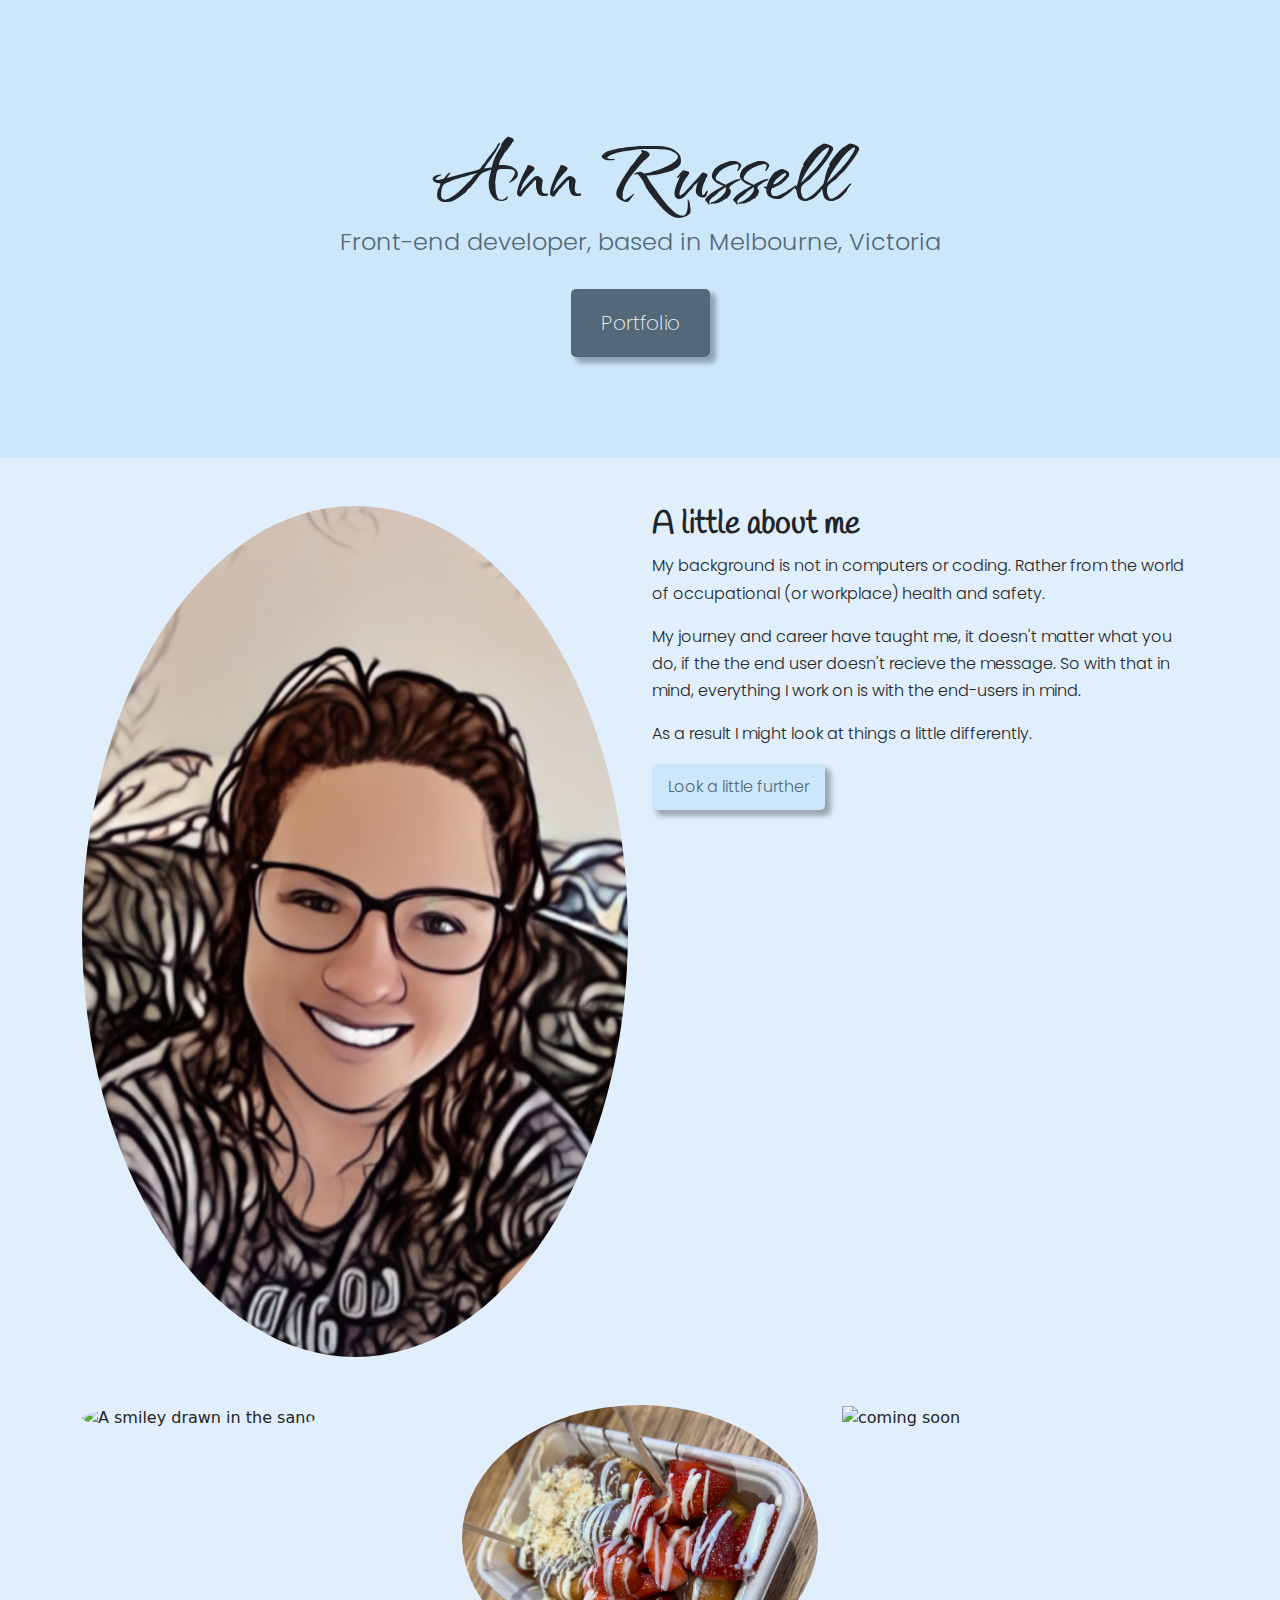
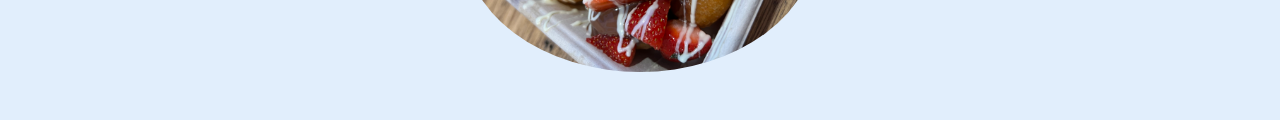
==== about.html @ f78fe4a0 "Added content to 'about' page including images." ====
<!DOCTYPE html>
<html lang="en">
  <head>
    <meta charset="UTF-8" />
    <meta name="viewport" content="width=device-width, initial-scale=1.0" />

    <link
      href="https://cdn.jsdelivr.net/npm/bootstrap@5.3.3/dist/css/bootstrap.min.css"
      rel="stylesheet"
      integrity="sha384-QWTKZyjpPEjISv5WaRU9OFeRpok6YctnYmDr5pNlyT2bRjXh0JMhjY6hW+ALEwIH"
      crossorigin="anonymous"
    />
    <script
      src="https://cdn.jsdelivr.net/npm/bootstrap@5.3.3/dist/js/bootstrap.bundle.min.js"
      integrity="sha384-YvpcrYf0tY3lHB60NNkmXc5s9fDVZLESaAA55NDzOxhy9GkcIdslK1eN7N6jIeHz"
      crossorigin="anonymous"
    ></script>
    <link rel="preconnect" href="https://fonts.googleapis.com" />
    <link rel="preconnect" href="https://fonts.gstatic.com" crossorigin />
    <link
      href="https://fonts.googleapis.com/css2?family=Noto+Emoji:wght@300..700&display=swap"
      rel="stylesheet"
    />
    <link rel="preconnect" href="https://fonts.googleapis.com" />
    <link rel="preconnect" href="https://fonts.gstatic.com" crossorigin />
    <link
      href="https://fonts.googleapis.com/css2?family=Qwitcher+Grypen:wght@400;700&display=swap"
      rel="stylesheet"
    />
    <link rel="preconnect" href="https://fonts.googleapis.com" />
    <link rel="preconnect" href="https://fonts.gstatic.com" crossorigin />
    <link
      href="https://fonts.googleapis.com/css2?family=Poppins:ital,wght@0,100;0,200;0,300;0,400;0,500;0,600;0,700;0,800;0,900;1,100;1,200;1,300;1,400;1,500;1,600;1,700;1,800;1,900&display=swap"
      rel="stylesheet"
    />
    <link rel="preconnect" href="https://fonts.googleapis.com" />
    <link rel="preconnect" href="https://fonts.gstatic.com" crossorigin />
    <link
      href="https://fonts.googleapis.com/css2?family=Handlee&display=swap"
      rel="stylesheet"
    />
    <script
      src="https://kit.fontawesome.com/2c4abda668.js"
      crossorigin="anonymous"
    ></script>
    <link rel="stylesheet" href="styles/style.css" />

    <title>About | Ann Russell</title>
  </head>
  <body>
    <div class="hero">
      <h1>Ann Russell</h1>
      <h2 class="mb-5">Front-end developer, based in Melbourne, Victoria</h2>
      <div><a class="btn-branding" href="#">Portfolio</a></div>
    </div>
    <div class="container">
      <div class="row mt-5">
        <div class="col-md-6">
          <img
            class="img-fluid rounded-circle"
            src="images/Me_avatar.JPG"
            alt="Ann Russell avatar"
            srcset=""
          />
        </div>
        <div class="col-6">
          <h2>A little about me</h2>
          <p>
            My background is not in computers or coding. Rather from the world
            of occupational (or workplace) health and safety.
          </p>
          <p>
            My journey and career have taught me, it doesn't matter what you do,
            if the the end user doesn't recieve the message. So with that in
            mind, everything I work on is with the end-users in mind.
          </p>
          <p>As a result I might look at things a little differently.</p>
          <a class="btn btn-launch mb-5" href="#">Look a little further</a>
        </div>
      </div>
      <div class="row mt-5 mb-5">
        <div class="col-md-4">
          <img
            class="img-fluid rounded-circle"
            src="images/Smiley.jpg"
            alt="A smiley drawn in the sand"
            srcset=""
          />
        </div>
        <div class="col-md-4">
          <img
            class="img-fluid rounded-circle"
            src="images/loukoumades.jpg"
            alt="Loukoumades, just so yummy I had to share"
            srcset=""
          />
        </div>
        <div class="col-md-4">
          <img class="img-fluid" src="#" alt="coming soon" srcset="" />
        </div>
      </div>
    </div>
  </body>
</html>
---- styles/style.css ----
:root {
  --branding-color: #cce7fa;
  --secondary-branding-color: #536878;
  --name-heading-font-family: "Qwitcher Grypen", cursive;
  --sub-headings-font-family: "Handlee", cursive;
  --primary-font-family: "Poppins", sans-serif;
  --btn-box-shadow: 5px 5px 5px 1px rgba(0, 0, 0, 0.3);
}

body {
  background-color: #e1eefc;
}

h1 {
  font-family: var(--name-heading-font-family);
  line-height: 0.8;
}

h2,
h3,
h4,
h5,
h5 {
  font-family: var(--sub-headings-font-family);
  font-weight: bold;
}

p {
  font-family: var(--primary-font-family);
  font-weight: 300;
  line-height: 1.7;
}

.hero {
  background-color: var(--branding-color);
  text-align: center;
  padding: 120px 20px;
}

.hero h1 {
  font-weight: 700;
  font-size: 120px;
  padding-top: 0px;
}

.hero h2 {
  font-family: var(--primary-font-family);
  font-weight: 300;
  font-size: 24px;
  color: var(--secondary-branding-color);
  line-height: 1.5;
}

.hero p {
  font-weight: 300;
  font-size: 32px;
  color: var(--secondary-branding-color);
  padding-top: 25px;
}

.featured-heading {
  font-family: var(--name-heading-font-family);
  color: var(--secondary-branding-color);
  font-size: 60px;
  text-align: center;
  margin: 25px 0px 50px 0px;
}

.btn-branding {
  background-color: var(--secondary-branding-color);
  color: whitesmoke;
  text-decoration: none;
  font-family: var(--primary-font-family);
  font-size: 20px;
  font-weight: 200;
  border-radius: 5px;
  padding: 20px 30px;
  box-shadow: var(--btn-box-shadow);
}

.btn-launch {
  background-color: var(--branding-color);
  color: var(--secondary-branding-color);
  text-decoration: none;
  font-family: var(--primary-font-family);
  font-size: 16px;
  font-weight: 300;
  border-radius: 5px;
  padding: 10px 15px;
  box-shadow: var(--btn-box-shadow);
}

.btn-launch:hover {
  text-decoration: underline;
  border: 1px solid var(--secondary-branding-color);
  color: whitesmoke;
  background-color: var(--secondary-branding-color);
}

.project-decsriptions {
  padding: 10px 60px;
}

@media (max-width: 768px) {
  .project-decsriptions {
    padding: 0;
    text-align: center;
  }
  .hero {
    background-color: var(--branding-color);
    text-align: center;
    padding: 60px 10px;
  }
  .hero h1 {
    font-size: 60px;
  }
  .hero h2 {
    font-size: 18px;
  }
  .hero p {
    font-size: 18px;
  }
  .featured-heading {
    font-size: 40px;
  }
  h2 {
    font-size: 20px;
  }
  p {
    font-size: 16px;
    line-height: 1.5;
  }
}
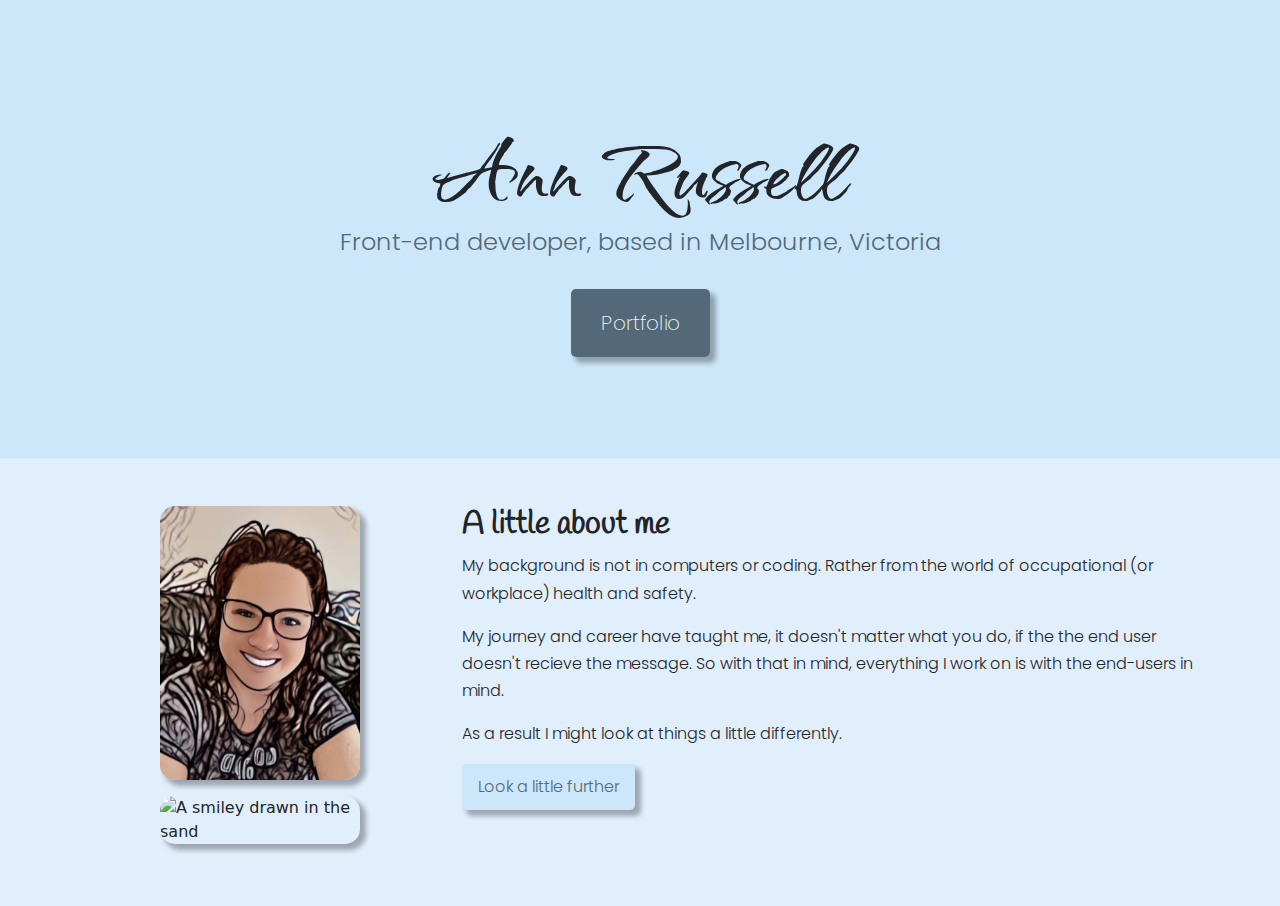
==== commit 87f4a700: "Modified CSS and 'me' avatar image. Modified about page layout." ====
--- a/about.html
+++ b/about.html
@@ -53,52 +53,46 @@
       <h2 class="mb-5">Front-end developer, based in Melbourne, Victoria</h2>
       <div><a class="btn-branding" href="#">Portfolio</a></div>
     </div>
-    <div class="container">
-      <div class="row mt-5">
-        <div class="col-md-6">
-          <img
-            class="img-fluid rounded-circle"
-            src="images/Me_avatar.JPG"
-            alt="Ann Russell avatar"
-            srcset=""
-          />
+    <div class="container mt-5 mb-5">
+      <div class="row">
+        <div class="col-md-4">
+          <div class="row mb-3">
+            <div class="col-12">
+              <img
+                class="mx-auto d-block img-fluid img-centre"
+                src="images/Me_avatar.JPG"
+                alt="Ann Russell avatar"
+              />
+            </div>
+          </div>
+          <div class="row">
+            <div class="col-12">
+              <img
+                class="mx-auto d-none d-lg-block img-fluid img-centre"
+                src="images/Smiley.jpg"
+                alt="A smiley drawn in the sand"
+              />
+            </div>
+          </div>
         </div>
-        <div class="col-6">
-          <h2>A little about me</h2>
-          <p>
-            My background is not in computers or coding. Rather from the world
-            of occupational (or workplace) health and safety.
-          </p>
-          <p>
-            My journey and career have taught me, it doesn't matter what you do,
-            if the the end user doesn't recieve the message. So with that in
-            mind, everything I work on is with the end-users in mind.
-          </p>
-          <p>As a result I might look at things a little differently.</p>
-          <a class="btn btn-launch mb-5" href="#">Look a little further</a>
-        </div>
-      </div>
-      <div class="row mt-5 mb-5">
-        <div class="col-md-4">
-          <img
-            class="img-fluid rounded-circle"
-            src="images/Smiley.jpg"
-            alt="A smiley drawn in the sand"
-            srcset=""
-          />
-        </div>
-        <div class="col-md-4">
-          <img
-            class="img-fluid rounded-circle"
-            src="images/loukoumades.jpg"
-            alt="Loukoumades, just so yummy I had to share"
-            srcset=""
-          />
-        </div>
-        <div class="col-md-4">
-          <img class="img-fluid" src="#" alt="coming soon" srcset="" />
+        <div class="col-8">
+          <div>
+            <h2>A little about me</h2>
+            <p>
+              My background is not in computers or coding. Rather from the world
+              of occupational (or workplace) health and safety.
+            </p>
+            <p>
+              My journey and career have taught me, it doesn't matter what you
+              do, if the the end user doesn't recieve the message. So with that
+              in mind, everything I work on is with the end-users in mind.
+            </p>
+            <p>As a result I might look at things a little differently.</p>
+            <a class="btn btn-launch mb-5" href="#">Look a little further</a>
+          </div>
         </div>
       </div>
     </div>
+    <div class="inquiry"></div>
   </body>
 </html>
--- a/styles/style.css
+++ b/styles/style.css
@@ -101,6 +101,12 @@
   padding: 10px 60px;
 }
 
+.img-centre {
+  border-radius: 15px;
+  width: 200px;
+  box-shadow: 5px 5px 5px 1px rgba(0, 0, 0, 0.3);
+}
+
 @media (max-width: 768px) {
   .project-decsriptions {
     padding: 0;
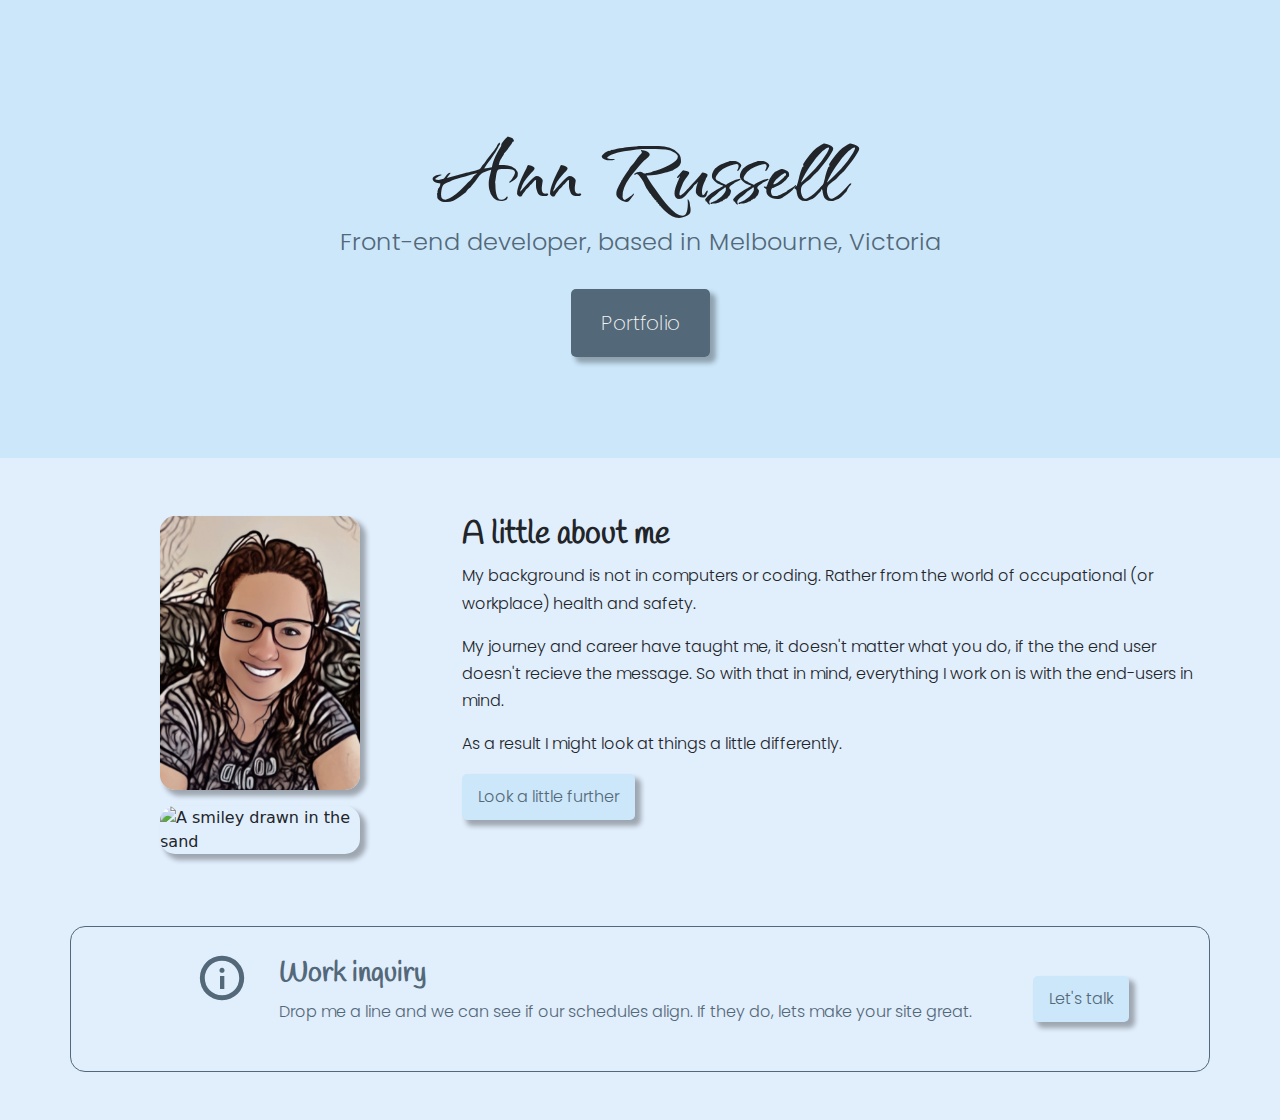
==== commit b9c01d49: "Added 'inquiry' section and corresponding CSS and media queries." ====
--- a/about.html
+++ b/about.html
@@ -39,6 +39,10 @@
       href="https://fonts.googleapis.com/css2?family=Handlee&display=swap"
       rel="stylesheet"
     />
+    <link
+      rel="stylesheet"
+      href="https://fonts.googleapis.com/css2?family=Material+Symbols+Outlined:opsz,wght,FILL,GRAD@20..48,100..700,0..1,-50..200&icon_names=info"
+    />
     <script
       src="https://kit.fontawesome.com/2c4abda668.js"
       crossorigin="anonymous"
@@ -53,46 +57,71 @@
       <h2 class="mb-5">Front-end developer, based in Melbourne, Victoria</h2>
       <div><a class="btn-branding" href="#">Portfolio</a></div>
     </div>
-    <div class="container mt-5 mb-5">
-      <div class="row">
-        <div class="col-md-4">
-          <div class="row mb-3">
-            <div class="col-12">
-              <img
-                class="mx-auto d-block img-fluid img-centre"
-                src="images/Me_avatar.JPG"
-                alt="Ann Russell avatar"
-              />
+    <div class="about">
+      <div class="container mt-5 mb-5">
+        <div class="row">
+          <div class="col-md-4">
+            <div class="row mb-3">
+              <div class="col-12">
+                <img
+                  class="mx-auto d-block img-fluid img-centre"
+                  src="images/Me_avatar.JPG"
+                  alt="Ann Russell avatar"
+                />
+              </div>
+            </div>
+            <div class="row">
+              <div class="col-12">
+                <img
+                  class="mx-auto d-none d-lg-block img-fluid img-centre"
+                  src="images/Smiley.jpg"
+                  alt="A smiley drawn in the sand"
+                />
+              </div>
             </div>
           </div>
-          <div class="row">
-            <div class="col-12">
-              <img
-                class="mx-auto d-none d-lg-block img-fluid img-centre"
-                src="images/Smiley.jpg"
-                alt="A smiley drawn in the sand"
-              />
+          <div class="col">
+            <div>
+              <h2>A little about me</h2>
+              <p>
+                My background is not in computers or coding. Rather from the
+                world of occupational (or workplace) health and safety.
+              </p>
+              <p>
+                My journey and career have taught me, it doesn't matter what you
+                do, if the the end user doesn't recieve the message. So with
+                that in mind, everything I work on is with the end-users in
+                mind.
+              </p>
+              <p>As a result I might look at things a little differently.</p>
+              <a class="btn btn-launch mb-5" href="#">Look a little further</a>
             </div>
-          </div>
-        </div>
-        <div class="col-8">
-          <div>
-            <h2>A little about me</h2>
-            <p>
-              My background is not in computers or coding. Rather from the world
-              of occupational (or workplace) health and safety.
-            </p>
-            <p>
-              My journey and career have taught me, it doesn't matter what you
-              do, if the the end user doesn't recieve the message. So with that
-              in mind, everything I work on is with the end-users in mind.
-            </p>
-            <p>As a result I might look at things a little differently.</p>
-            <a class="btn btn-launch mb-5" href="#">Look a little further</a>
           </div>
         </div>
       </div>
     </div>
-    <div class="inquiry"></div>
+    <div class="container inquiry mb-5">
+      <div class="row">
+        <div class="col-2 mx-auto d-none d-lg-block justify-content-end mt-3">
+          <span class="material-symbols-outlined info-icon float-end">
+            info
+          </span>
+        </div>
+        <div class="col-8 inquiry-details">
+          <div class="row">
+            <h3>Work inquiry</h3>
+          </div>
+          <div class="row">
+            <p>
+              Drop me a line and we can see if our schedules align. If they do,
+              lets make your site great.
+            </p>
+          </div>
+        </div>
+        <div class="col-2 mx-auto d-block align-self-center">
+          <a class="btn btn-launch" href="#">Let's talk</a>
+        </div>
+      </div>
+    </div>
   </body>
 </html>
--- a/styles/style.css
+++ b/styles/style.css
@@ -107,6 +107,30 @@
   box-shadow: 5px 5px 5px 1px rgba(0, 0, 0, 0.3);
 }
 
+.about {
+  padding: 10px 60px;
+}
+
+.inquiry {
+  padding: 10px 10px;
+  font-family: var(--primary-font-family);
+  font-weight: 300;
+  font-size: 16px;
+  color: var(--secondary-branding-color);
+  line-height: 1.5;
+  border: 1px solid #536878;
+  border-radius: 15px;
+}
+
+.inquiry-details {
+  padding: 20px;
+}
+
+.info-icon {
+  font-size: 50px;
+  font-weight: bold;
+}
+
 @media (max-width: 768px) {
   .project-decsriptions {
     padding: 0;
@@ -132,8 +156,21 @@
   h2 {
     font-size: 20px;
   }
+  h3 {
+    font-size: 18px;
+  }
   p {
     font-size: 16px;
     line-height: 1.5;
   }
+  .about {
+    text-align: center;
+    padding: 0;
+  }
+  .inquiry {
+    text-align: center;
+    padding: 0;
+    font-size: 16px;
+    line-height: 1.5;
+  }
 }
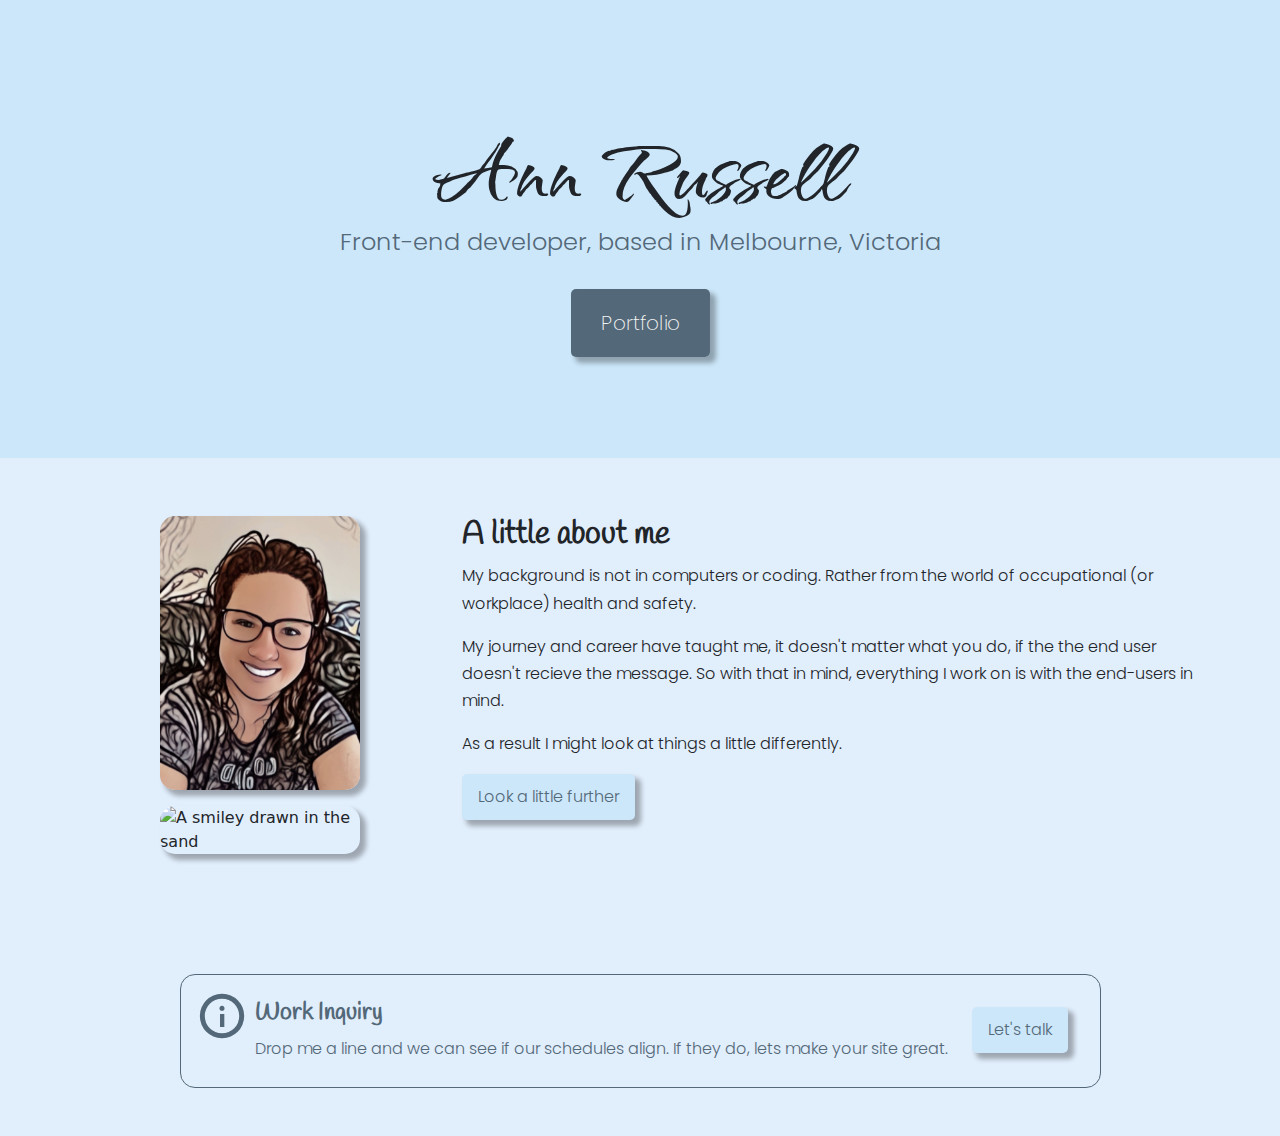
==== commit 6a3e8adc: "Update 'work inquiry' on about page for consistency. Added links to projects. Formatted CSS portfoli" ====
--- a/about.html
+++ b/about.html
@@ -100,26 +100,24 @@
         </div>
       </div>
     </div>
-    <div class="container inquiry mb-5">
-      <div class="row">
-        <div class="col-2 mx-auto d-none d-lg-block justify-content-end mt-3">
-          <span class="material-symbols-outlined info-icon float-end">
-            info
-          </span>
+    <div class="d-flex justify-content-center">
+      <div
+        class="inquiry d-flex justify-content-between d-none d-md-flex m-5 p-3"
+      >
+        <div>
+          <span class="material-symbols-outlined info-icon align-middle"
+            >info</span
+          >
         </div>
-        <div class="col-8 inquiry-details">
-          <div class="row">
-            <h3>Work inquiry</h3>
-          </div>
-          <div class="row">
-            <p>
-              Drop me a line and we can see if our schedules align. If they do,
-              lets make your site great.
-            </p>
-          </div>
+        <div>
+          <h4 class="m-2">Work Inquiry</h4>
+          <p class="m-2">
+            Drop me a line and we can see if our schedules align. If they do,
+            lets make your site great.
+          </p>
         </div>
-        <div class="col-2 mx-auto d-block align-self-center">
-          <a class="btn btn-launch" href="#">Let's talk</a>
+        <div>
+          <a class="btn btn-launch m-3" href="#">Let's talk</a>
         </div>
       </div>
     </div>
--- a/styles/style.css
+++ b/styles/style.css
@@ -97,6 +97,66 @@
   background-color: var(--secondary-branding-color);
 }
 
+/* .btn-hero-launch {
+  background-color: var(--secondary-branding-color);
+  color: var(--branding-color);
+  text-decoration: none;
+  font-family: var(--primary-font-family);
+  font-size: 16px;
+  font-weight: 300;
+  border-radius: 5px;
+  padding: 10px 15px;
+  box-shadow: var(--btn-box-shadow);
+}
+
+.btn-hero-launch:hover {
+  text-decoration: underline;
+  font-weight: bold;
+  border: 2px solid var(--secondary-branding-color);
+  color: var(--secondary-branding-color);
+  background-color: #cce7fa;
+} */
+
+.portfolio-body {
+  display: flex;
+  align-items: center;
+  justify-content: center;
+}
+
+.portfolio-heading {
+  font-family: var(--primary-font-family);
+  font-size: 20px;
+  margin: 20px 0 0;
+}
+
+.portfolio-content {
+  font-family: var(--primary-font-family);
+  font-size: 16px;
+  margin-top: 5px;
+  margin-bottom: 20px;
+}
+
+.portfolio-work {
+  transition: all 150ms ease-in-out;
+}
+
+.portfolio-work:hover {
+  transform: scale(1.1);
+}
+
+.portfolio-image {
+  margin: 20px 10px;
+}
+
+.portfolio-link {
+  text-decoration: none;
+  color: var(--secondary-branding-color);
+}
+
+.portfolio-link:hover {
+  color: #009ad6;
+}
+
 .project-decsriptions {
   padding: 10px 60px;
 }
@@ -112,7 +172,7 @@
 }
 
 .inquiry {
-  padding: 10px 10px;
+  max-width: 1000px;
   font-family: var(--primary-font-family);
   font-weight: 300;
   font-size: 16px;
@@ -122,6 +182,21 @@
   border-radius: 15px;
 }
 
+/* .hero-inquiry {
+  padding: 10px 10px;
+  font-family: var(--primary-font-family);
+  font-weight: 300;
+  font-size: 16px;
+  color: var(--secondary-branding-color);
+  border: 1px solid #536878;
+  border-radius: 15px;
+  line-height: 1;
+}
+.hero-inquiry p {
+  font-size: 16px;
+  line-height: 1;
+} */
+
 .inquiry-details {
   padding: 20px;
 }
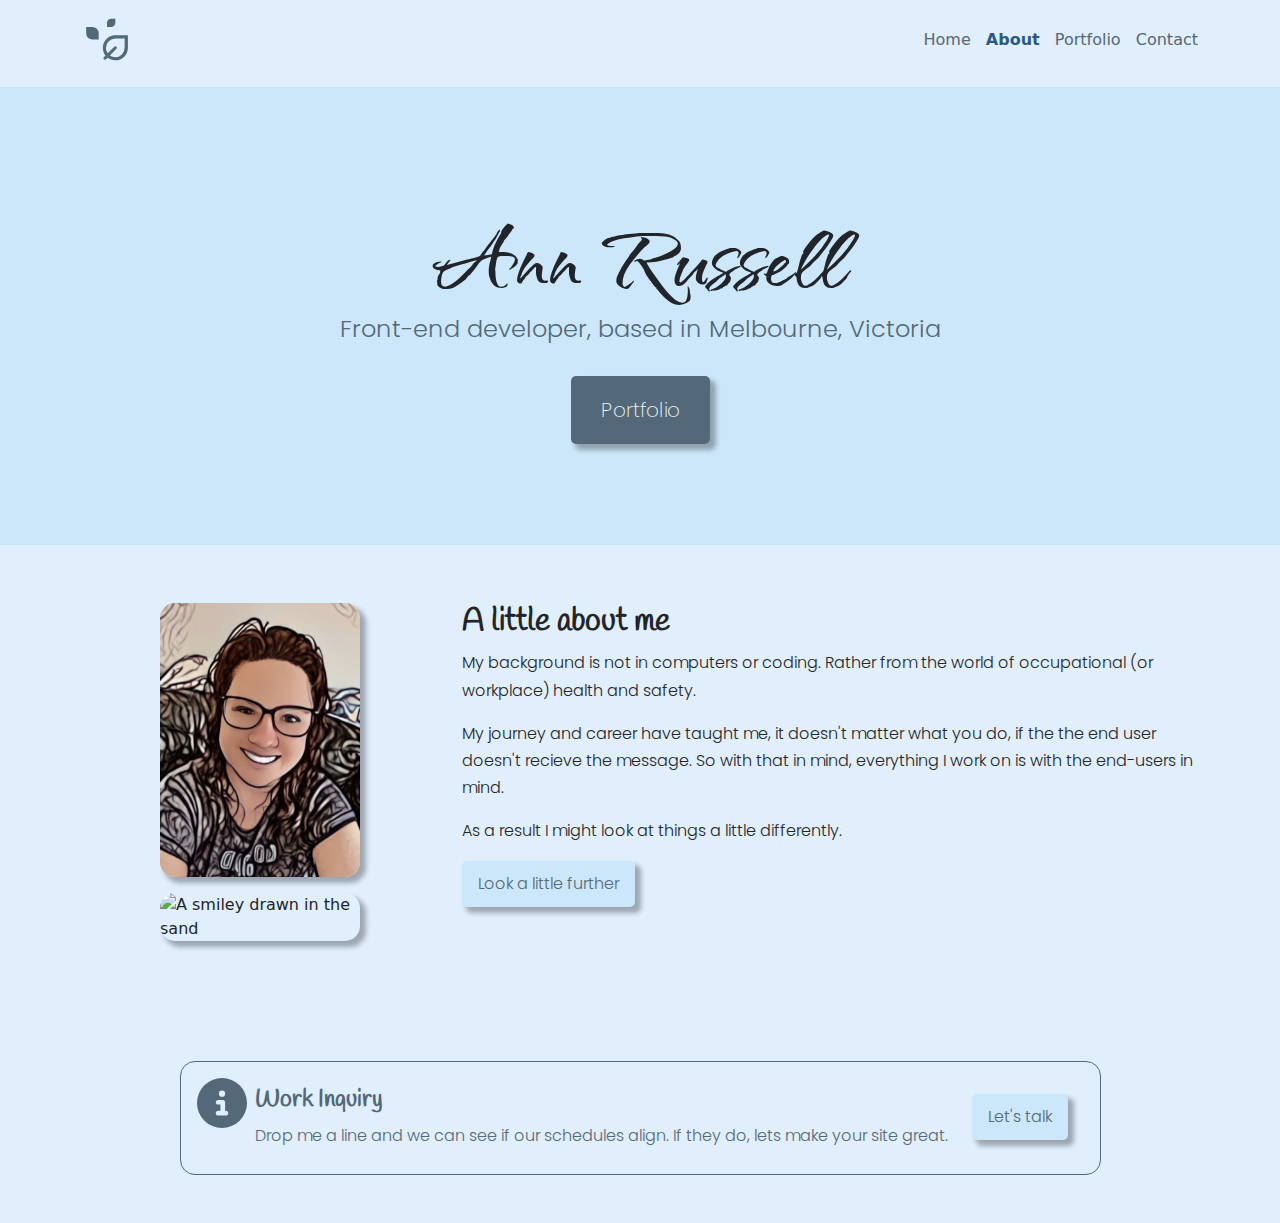
==== commit d79868f7: "Created navigation bar." ====
--- a/about.html
+++ b/about.html
@@ -15,26 +15,21 @@
       integrity="sha384-YvpcrYf0tY3lHB60NNkmXc5s9fDVZLESaAA55NDzOxhy9GkcIdslK1eN7N6jIeHz"
       crossorigin="anonymous"
     ></script>
+
     <link rel="preconnect" href="https://fonts.googleapis.com" />
     <link rel="preconnect" href="https://fonts.gstatic.com" crossorigin />
     <link
       href="https://fonts.googleapis.com/css2?family=Noto+Emoji:wght@300..700&display=swap"
       rel="stylesheet"
     />
-    <link rel="preconnect" href="https://fonts.googleapis.com" />
-    <link rel="preconnect" href="https://fonts.gstatic.com" crossorigin />
     <link
       href="https://fonts.googleapis.com/css2?family=Qwitcher+Grypen:wght@400;700&display=swap"
       rel="stylesheet"
     />
-    <link rel="preconnect" href="https://fonts.googleapis.com" />
-    <link rel="preconnect" href="https://fonts.gstatic.com" crossorigin />
     <link
       href="https://fonts.googleapis.com/css2?family=Poppins:ital,wght@0,100;0,200;0,300;0,400;0,500;0,600;0,700;0,800;0,900;1,100;1,200;1,300;1,400;1,500;1,600;1,700;1,800;1,900&display=swap"
       rel="stylesheet"
     />
-    <link rel="preconnect" href="https://fonts.googleapis.com" />
-    <link rel="preconnect" href="https://fonts.gstatic.com" crossorigin />
     <link
       href="https://fonts.googleapis.com/css2?family=Handlee&display=swap"
       rel="stylesheet"
@@ -43,19 +38,40 @@
       rel="stylesheet"
       href="https://fonts.googleapis.com/css2?family=Material+Symbols+Outlined:opsz,wght,FILL,GRAD@20..48,100..700,0..1,-50..200&icon_names=info"
     />
+    <link
+      rel="stylesheet"
+      href="https://fonts.googleapis.com/css2?family=Material+Symbols+Outlined:opsz,wght,FILL,GRAD@20..48,100..700,0..1,-50..200&icon_names=temp_preferences_eco"
+    />
+
     <script
       src="https://kit.fontawesome.com/2c4abda668.js"
       crossorigin="anonymous"
     ></script>
+
     <link rel="stylesheet" href="styles/style.css" />
 
     <title>About | Ann Russell</title>
   </head>
   <body>
+    <div class="container">
+      <nav class="d-flex justify-content-between">
+        <a href="/">
+          <span class="material-symbols-outlined home-icon">
+            temp_preferences_eco
+          </span>
+        </a>
+        <ul>
+          <li><a href="/">Home</a></li>
+          <li class="active"><a href="/about.html">About</a></li>
+          <li><a href="/portfolio.html">Portfolio</a></li>
+          <li><a href="/contact.html">Contact</a></li>
+        </ul>
+      </nav>
+    </div>
     <div class="hero">
       <h1>Ann Russell</h1>
       <h2 class="mb-5">Front-end developer, based in Melbourne, Victoria</h2>
-      <div><a class="btn-branding" href="#">Portfolio</a></div>
+      <div><a class="btn-branding" href="/portfolio.html">Portfolio</a></div>
     </div>
     <div class="about">
       <div class="container mt-5 mb-5">
@@ -94,7 +110,9 @@
                 mind.
               </p>
               <p>As a result I might look at things a little differently.</p>
-              <a class="btn btn-launch mb-5" href="#">Look a little further</a>
+              <a class="btn btn-launch mb-5" href="/portfolio.html"
+                >Look a little further</a
+              >
             </div>
           </div>
         </div>
@@ -105,9 +123,17 @@
         class="inquiry d-flex justify-content-between d-none d-md-flex m-5 p-3"
       >
         <div>
-          <span class="material-symbols-outlined info-icon align-middle"
-            >info</span
+          <svg
+            xmlns="http://www.w3.org/2000/svg"
+            class="svg-icons"
+            viewBox="0 0 512 512"
           >
+            <!--!Font Awesome Free 6.6.0 by @fontawesome - https://fontawesome.com License - https://fontawesome.com/license/free Copyright 2024 Fonticons, Inc.-->
+            <path
+              fill="var(--secondary-branding-color)"
+              d="M256 512A256 256 0 1 0 256 0a256 256 0 1 0 0 512zM216 336l24 0 0-64-24 0c-13.3 0-24-10.7-24-24s10.7-24 24-24l48 0c13.3 0 24 10.7 24 24l0 88 8 0c13.3 0 24 10.7 24 24s-10.7 24-24 24l-80 0c-13.3 0-24-10.7-24-24s10.7-24 24-24zm40-208a32 32 0 1 1 0 64 32 32 0 1 1 0-64z"
+            />
+          </svg>
         </div>
         <div>
           <h4 class="m-2">Work Inquiry</h4>
@@ -117,7 +143,11 @@
           </p>
         </div>
         <div>
-          <a class="btn btn-launch m-3" href="#">Let's talk</a>
+          <a
+            class="btn btn-launch m-3"
+            href="mailto:annrussell@outlook.com &subject=Work Inquiry - Let's talk"
+            >Let's talk</a
+          >
         </div>
       </div>
     </div>
--- a/styles/style.css
+++ b/styles/style.css
@@ -31,6 +31,40 @@
   line-height: 1.7;
 }
 
+.home-icon {
+  max-height: 150px;
+  font-size: 50px;
+  color: var(--secondary-branding-color);
+}
+
+nav {
+  padding: 15px 0px;
+}
+
+nav ul {
+  padding: 0;
+  margin-bottom: 0;
+}
+
+nav li {
+  display: inline;
+  list-style: none;
+  line-height: 50px;
+  margin-left: 10px;
+}
+
+nav a {
+  text-decoration: none;
+  color: var(--secondary-branding-color);
+  transition: all 125ms ease-in-out;
+}
+
+nav a:hover,
+nav li.active a {
+  font-weight: 600;
+  color: #285a84;
+}
+
 .hero {
   background-color: var(--branding-color);
   text-align: center;
@@ -76,6 +110,19 @@
   border-radius: 5px;
   padding: 20px 30px;
   box-shadow: var(--btn-box-shadow);
+  transition: all 200ms ease-in-out;
+}
+
+.btn-branding:hover {
+  background-color: whitesmoke;
+  color: var(--secondary-branding-color);
+  text-decoration: none;
+  font-family: var(--primary-font-family);
+  font-size: 20px;
+  font-weight: 400;
+  border-radius: 5px;
+  padding: 20px 30px;
+  box-shadow: var(--btn-box-shadow);
 }
 
 .btn-launch {
@@ -88,6 +135,7 @@
   border-radius: 5px;
   padding: 10px 15px;
   box-shadow: var(--btn-box-shadow);
+  transition: all 200ms ease-in-out;
 }
 
 .btn-launch:hover {
@@ -97,26 +145,6 @@
   background-color: var(--secondary-branding-color);
 }
 
-/* .btn-hero-launch {
-  background-color: var(--secondary-branding-color);
-  color: var(--branding-color);
-  text-decoration: none;
-  font-family: var(--primary-font-family);
-  font-size: 16px;
-  font-weight: 300;
-  border-radius: 5px;
-  padding: 10px 15px;
-  box-shadow: var(--btn-box-shadow);
-}
-
-.btn-hero-launch:hover {
-  text-decoration: underline;
-  font-weight: bold;
-  border: 2px solid var(--secondary-branding-color);
-  color: var(--secondary-branding-color);
-  background-color: #cce7fa;
-} */
-
 .portfolio-body {
   display: flex;
   align-items: center;
@@ -154,7 +182,9 @@
 }
 
 .portfolio-link:hover {
-  color: #009ad6;
+  color: #285a84;
+  text-decoration: #285a84 wavy;
+  text-decoration-line: underline;
 }
 
 .project-decsriptions {
@@ -182,21 +212,6 @@
   border-radius: 15px;
 }
 
-/* .hero-inquiry {
-  padding: 10px 10px;
-  font-family: var(--primary-font-family);
-  font-weight: 300;
-  font-size: 16px;
-  color: var(--secondary-branding-color);
-  border: 1px solid #536878;
-  border-radius: 15px;
-  line-height: 1;
-}
-.hero-inquiry p {
-  font-size: 16px;
-  line-height: 1;
-} */
-
 .inquiry-details {
   padding: 20px;
 }
@@ -204,6 +219,22 @@
 .info-icon {
   font-size: 50px;
   font-weight: bold;
+  color: var(--secondary-branding-color);
+}
+
+.svg-icons {
+  width: 50px;
+  height: 50px;
+  color: var(--secondary-branding-color);
+}
+
+.contact-text {
+  text-align: center;
+  margin: 0px 25px;
+}
+
+.contact-container {
+  max-width: 1000px;
 }
 
 @media (max-width: 768px) {
@@ -248,4 +279,22 @@
     font-size: 16px;
     line-height: 1.5;
   }
-}
+
+  .btn-branding {
+    font-size: 16px;
+    border-radius: 5px;
+    padding: 10px 15px;
+  }
+
+  .home-icon {
+    font-size: 30px;
+    color: var(--secondary-branding-color);
+  }
+
+  nav a,
+  nav li {
+    font-size: 14px;
+    margin: 5px;
+    line-height: 30px;
+  }
+}
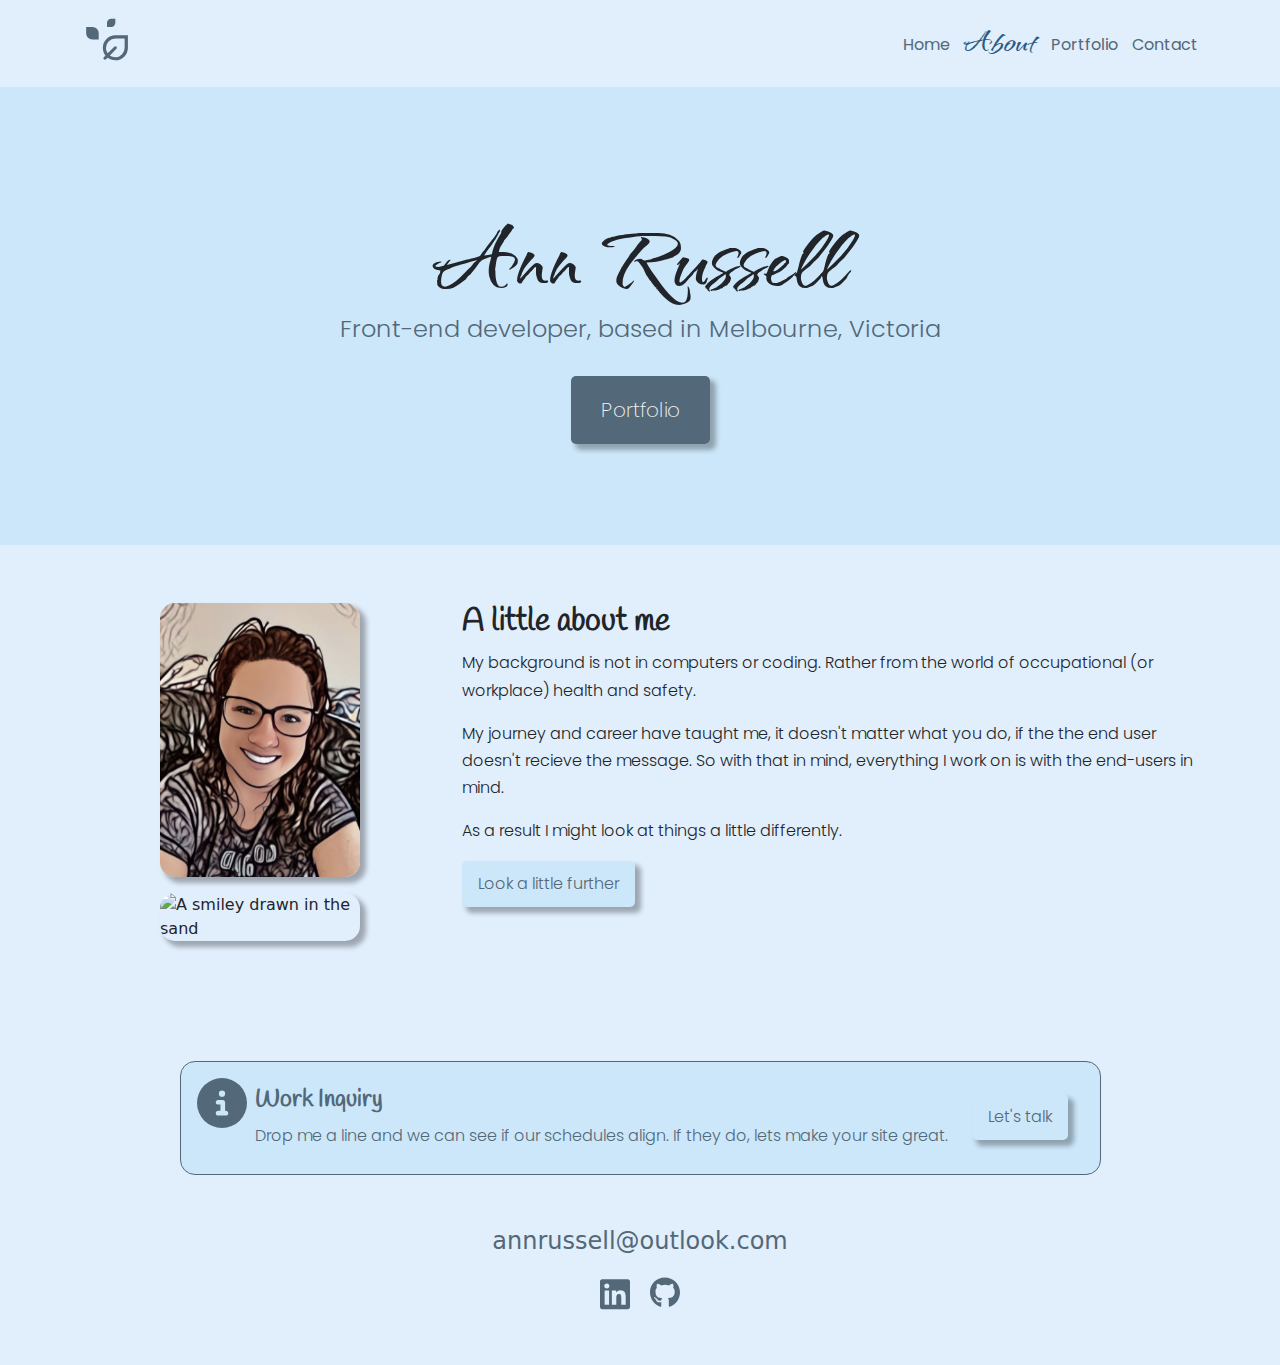
==== commit ff816a3d: "Modified max-width sizing on contact page. Created footer and added to all pages bar contact page." ====
--- a/about.html
+++ b/about.html
@@ -151,5 +151,42 @@
         </div>
       </div>
     </div>
+    <div class="container">
+      <footer>
+        <div class="d-flex justify-content-center mb-2">
+          <a href="mailto:annrussell@outlook.com" class="email-link"
+            >annrussell@outlook.com</a
+          >
+        </div>
+        <div class="social-links d-flex justify-content-center mb-5">
+          <a
+            href="https://www.linkedin.com/in/russellann/"
+            target="_blank"
+            class="social-svg-icons"
+          >
+            <svg xmlns="http://www.w3.org/2000/svg" viewBox="0 0 448 512">
+              <!--!Font Awesome Free 6.6.0 by @fontawesome - https://fontawesome.com License - https://fontawesome.com/license/free Copyright 2024 Fonticons, Inc.-->
+              <path
+                fill="var(--secondary-branding-color)"
+                d="M416 32H31.9C14.3 32 0 46.5 0 64.3v383.4C0 465.5 14.3 480 31.9 480H416c17.6 0 32-14.5 32-32.3V64.3c0-17.8-14.4-32.3-32-32.3zM135.4 416H69V202.2h66.5V416zm-33.2-243c-21.3 0-38.5-17.3-38.5-38.5S80.9 96 102.2 96c21.2 0 38.5 17.3 38.5 38.5 0 21.3-17.2 38.5-38.5 38.5zm282.1 243h-66.4V312c0-24.8-.5-56.7-34.5-56.7-34.6 0-39.9 27-39.9 54.9V416h-66.4V202.2h63.7v29.2h.9c8.9-16.8 30.6-34.5 62.9-34.5 67.2 0 79.7 44.3 79.7 101.9V416z"
+              />
+            </svg>
+          </a>
+          <a
+            href="https://www.github.com/Anneth6"
+            target="_blank"
+            class="social-svg-icons"
+          >
+            <svg xmlns="http://www.w3.org/2000/svg" viewBox="0 0 496 512">
+              <!--!Font Awesome Free 6.6.0 by @fontawesome - https://fontawesome.com License - https://fontawesome.com/license/free Copyright 2024 Fonticons, Inc.-->
+              <path
+                fill="var(--secondary-branding-color)"
+                d="M165.9 397.4c0 2-2.3 3.6-5.2 3.6-3.3 .3-5.6-1.3-5.6-3.6 0-2 2.3-3.6 5.2-3.6 3-.3 5.6 1.3 5.6 3.6zm-31.1-4.5c-.7 2 1.3 4.3 4.3 4.9 2.6 1 5.6 0 6.2-2s-1.3-4.3-4.3-5.2c-2.6-.7-5.5 .3-6.2 2.3zm44.2-1.7c-2.9 .7-4.9 2.6-4.6 4.9 .3 2 2.9 3.3 5.9 2.6 2.9-.7 4.9-2.6 4.6-4.6-.3-1.9-3-3.2-5.9-2.9zM244.8 8C106.1 8 0 113.3 0 252c0 110.9 69.8 205.8 169.5 239.2 12.8 2.3 17.3-5.6 17.3-12.1 0-6.2-.3-40.4-.3-61.4 0 0-70 15-84.7-29.8 0 0-11.4-29.1-27.8-36.6 0 0-22.9-15.7 1.6-15.4 0 0 24.9 2 38.6 25.8 21.9 38.6 58.6 27.5 72.9 20.9 2.3-16 8.8-27.1 16-33.7-55.9-6.2-112.3-14.3-112.3-110.5 0-27.5 7.6-41.3 23.6-58.9-2.6-6.5-11.1-33.3 2.6-67.9 20.9-6.5 69 27 69 27 20-5.6 41.5-8.5 62.8-8.5s42.8 2.9 62.8 8.5c0 0 48.1-33.6 69-27 13.7 34.7 5.2 61.4 2.6 67.9 16 17.7 25.8 31.5 25.8 58.9 0 96.5-58.9 104.2-114.8 110.5 9.2 7.9 17 22.9 17 46.4 0 33.7-.3 75.4-.3 83.6 0 6.5 4.6 14.4 17.3 12.1C428.2 457.8 496 362.9 496 252 496 113.3 383.5 8 244.8 8zM97.2 352.9c-1.3 1-1 3.3 .7 5.2 1.6 1.6 3.9 2.3 5.2 1 1.3-1 1-3.3-.7-5.2-1.6-1.6-3.9-2.3-5.2-1zm-10.8-8.1c-.7 1.3 .3 2.9 2.3 3.9 1.6 1 3.6 .7 4.3-.7 .7-1.3-.3-2.9-2.3-3.9-2-.6-3.6-.3-4.3 .7zm32.4 35.6c-1.6 1.3-1 4.3 1.3 6.2 2.3 2.3 5.2 2.6 6.5 1 1.3-1.3 .7-4.3-1.3-6.2-2.2-2.3-5.2-2.6-6.5-1zm-11.4-14.7c-1.6 1-1.6 3.6 0 5.9 1.6 2.3 4.3 3.3 5.6 2.3 1.6-1.3 1.6-3.9 0-6.2-1.4-2.3-4-3.3-5.6-2z"
+              />
+            </svg>
+          </a>
+        </div>
+      </footer>
+    </div>
   </body>
 </html>
--- a/styles/style.css
+++ b/styles/style.css
@@ -39,6 +39,7 @@
 
 nav {
   padding: 15px 0px;
+  font-family: var(--primary-font-family);
 }
 
 nav ul {
@@ -51,6 +52,12 @@
   list-style: none;
   line-height: 50px;
   margin-left: 10px;
+}
+
+nav li.active a {
+  font-family: var(--name-heading-font-family);
+  font-size: 40px;
+  font-weight: bolder;
 }
 
 nav a {
@@ -197,6 +204,10 @@
   box-shadow: 5px 5px 5px 1px rgba(0, 0, 0, 0.3);
 }
 
+.image-index {
+  max-width: 500px;
+}
+
 .about {
   padding: 10px 60px;
 }
@@ -210,6 +221,7 @@
   line-height: 1.5;
   border: 1px solid #536878;
   border-radius: 15px;
+  background-color: var(--branding-color);
 }
 
 .inquiry-details {
@@ -228,13 +240,47 @@
   color: var(--secondary-branding-color);
 }
 
+.social-svg-icons {
+  width: 30px;
+  height: 30px;
+  color: var(--secondary-branding-color);
+  text-decoration: none;
+  margin: 10px;
+  transition: all 150ms ease-in-out;
+}
+
+footer .social-svg-icons a:hover {
+  transform: scale(1.1);
+}
+
+.social-links {
+  display: flex;
+  justify-content: space-around;
+  text-decoration: none;
+}
+
+footer .email-link {
+  text-decoration: none;
+  color: var(--secondary-branding-color);
+  font-size: 24px;
+  text-align: center;
+}
+
+footer .email-link:hover {
+  color: #285a84;
+  font-weight: bolder;
+}
+
 .contact-text {
   text-align: center;
   margin: 0px 25px;
 }
 
 .contact-container {
-  max-width: 1000px;
+  max-width: 900px;
+  display: flex;
+  align-items: center;
+  justify-content: center;
 }
 
 @media (max-width: 768px) {
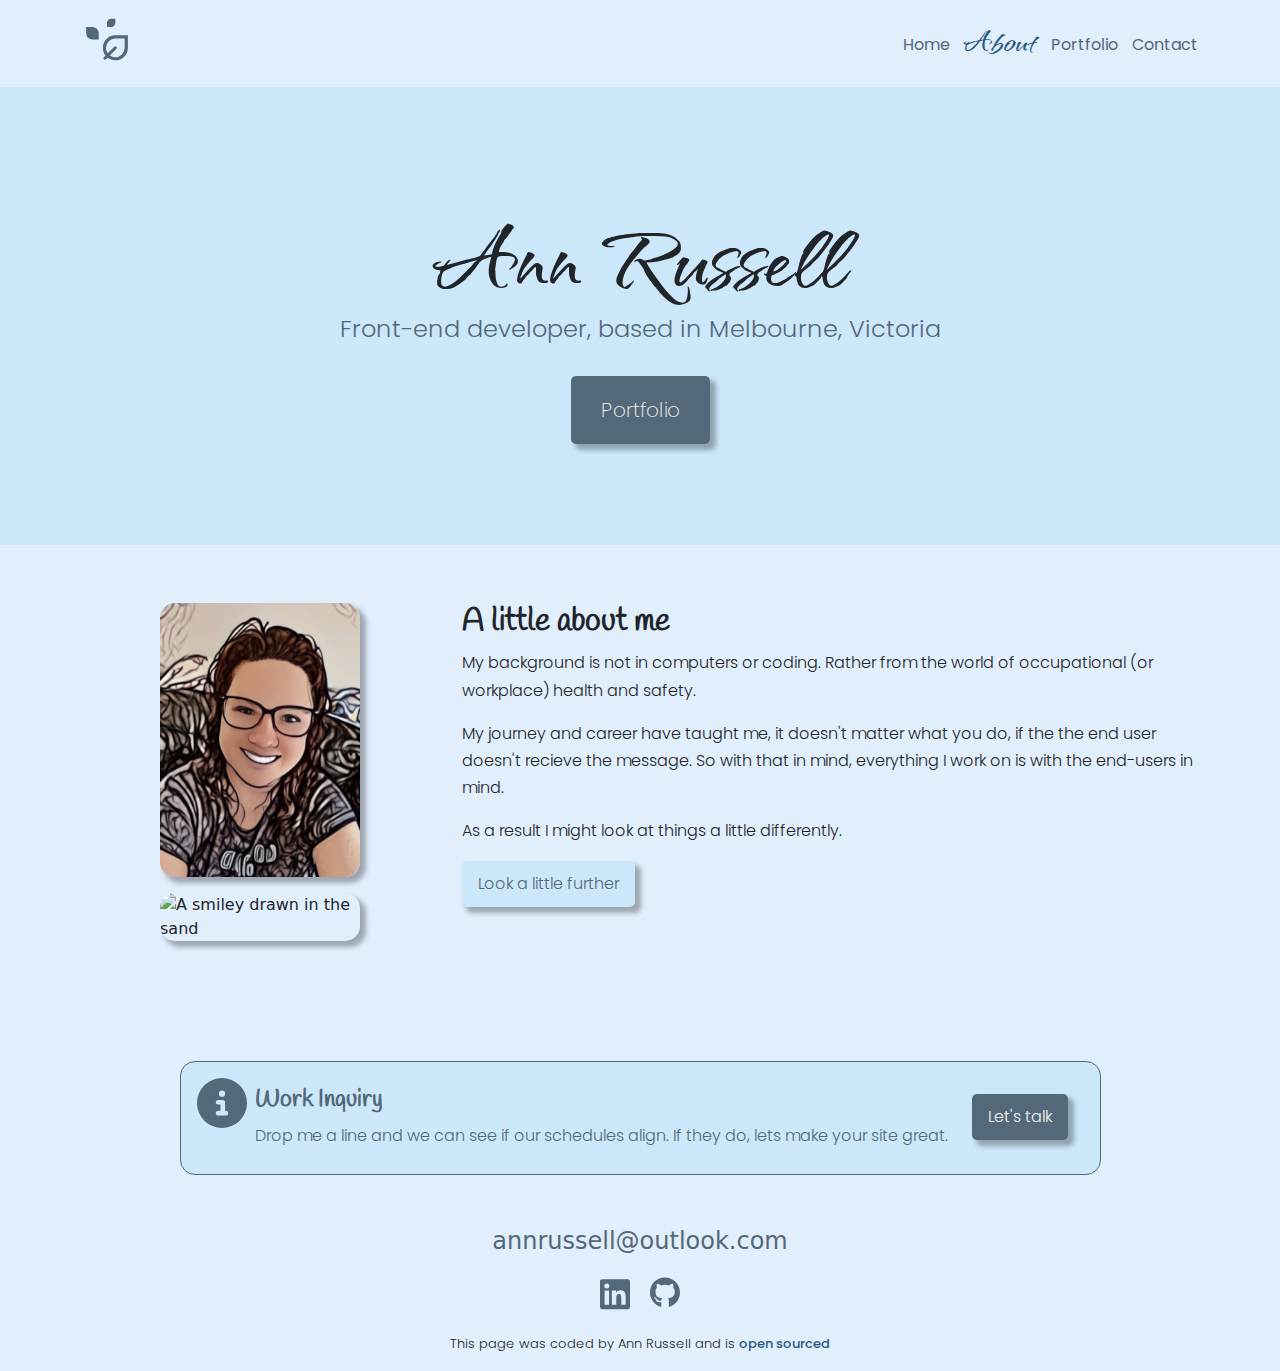
==== commit d592e7b7: "Add SEO to pages. Updated 'let's talk' button CSS colouring. Added titles to links. Add footer state" ====
--- a/about.html
+++ b/about.html
@@ -3,6 +3,10 @@
   <head>
     <meta charset="UTF-8" />
     <meta name="viewport" content="width=device-width, initial-scale=1.0" />
+    <meta
+      name="description"
+      content="Contact Ann, a passion people-centered front-end developer based in Melbourne."
+    />
 
     <link
       href="https://cdn.jsdelivr.net/npm/bootstrap@5.3.3/dist/css/bootstrap.min.css"
@@ -55,23 +59,36 @@
   <body>
     <div class="container">
       <nav class="d-flex justify-content-between">
-        <a href="/">
+        <a href="/" title="Homepage">
           <span class="material-symbols-outlined home-icon">
             temp_preferences_eco
           </span>
         </a>
         <ul>
-          <li><a href="/">Home</a></li>
-          <li class="active"><a href="/about.html">About</a></li>
-          <li><a href="/portfolio.html">Portfolio</a></li>
-          <li><a href="/contact.html">Contact</a></li>
+          <li><a href="/" title="Homepage">Home</a></li>
+          <li class="active">
+            <a href="/about.html" title="Learn more about Ann">About</a>
+          </li>
+          <li>
+            <a href="/portfolio.html" title="Check out the portfolio"
+              >Portfolio</a
+            >
+          </li>
+          <li><a href="/contact.html" title="Get in contact">Contact</a></li>
         </ul>
       </nav>
     </div>
     <div class="hero">
       <h1>Ann Russell</h1>
       <h2 class="mb-5">Front-end developer, based in Melbourne, Victoria</h2>
-      <div><a class="btn-branding" href="/portfolio.html">Portfolio</a></div>
+      <div>
+        <a
+          class="btn-branding"
+          href="/portfolio.html"
+          title="Take a look at some of my work"
+          >Portfolio</a
+        >
+      </div>
     </div>
     <div class="about">
       <div class="container mt-5 mb-5">
@@ -144,8 +161,9 @@
         </div>
         <div>
           <a
-            class="btn btn-launch m-3"
-            href="mailto:annrussell@outlook.com &subject=Work Inquiry - Let's talk"
+            class="btn btn-inquiry m-3"
+            href="/contact.html"
+            title="Contact me option page"
             >Let's talk</a
           >
         </div>
@@ -154,13 +172,17 @@
     <div class="container">
       <footer>
         <div class="d-flex justify-content-center mb-2">
-          <a href="mailto:annrussell@outlook.com" class="email-link"
+          <a
+            href="mailto:annrussell@outlook.com &subject=Work Inquiry"
+            class="email-link"
+            title="Get in touch via email"
             >annrussell@outlook.com</a
           >
         </div>
-        <div class="social-links d-flex justify-content-center mb-5">
+        <div class="social-links d-flex justify-content-center mb-3">
           <a
             href="https://www.linkedin.com/in/russellann/"
+            title="Contact Ann through LinkedIn"
             target="_blank"
             class="social-svg-icons"
           >
@@ -174,6 +196,7 @@
           </a>
           <a
             href="https://www.github.com/Anneth6"
+            title="Reach out to Ann through GitHub"
             target="_blank"
             class="social-svg-icons"
           >
@@ -186,6 +209,16 @@
             </svg>
           </a>
         </div>
+        <div>
+          <p class="text-center mt-3 mb-3">
+            This page was coded by Ann Russell and is
+            <a
+              href="https://github.com/Anneth6/my_portfolio"
+              title="Link to GitHub files"
+              >open sourced</a
+            >
+          </p>
+        </div>
       </footer>
     </div>
   </body>
--- a/styles/style.css
+++ b/styles/style.css
@@ -146,10 +146,28 @@
 }
 
 .btn-launch:hover {
-  text-decoration: underline;
   border: 1px solid var(--secondary-branding-color);
   color: whitesmoke;
   background-color: var(--secondary-branding-color);
+}
+
+.btn-inquiry {
+  background-color: var(--secondary-branding-color);
+  color: whitesmoke;
+  text-decoration: none;
+  font-family: var(--primary-font-family);
+  font-size: 16px;
+  font-weight: 300;
+  border-radius: 5px;
+  padding: 10px 15px;
+  box-shadow: var(--btn-box-shadow);
+  transition: all 200ms ease-in-out;
+}
+
+.btn-inquiry:hover {
+  background-color: whitesmoke;
+  color: var(--secondary-branding-color);
+  font-weight: 400;
 }
 
 .portfolio-body {
@@ -283,6 +301,21 @@
   justify-content: center;
 }
 
+footer p {
+  font-size: 13px;
+}
+
+footer a {
+  text-decoration: none;
+  color: #285a84;
+  font-weight: 500;
+}
+
+footer a:hover {
+  font-weight: bold;
+  text-decoration: underline;
+}
+
 @media (max-width: 768px) {
   .project-decsriptions {
     padding: 0;
@@ -332,6 +365,12 @@
     padding: 10px 15px;
   }
 
+  .btn-branding:hover {
+    font-size: 18px;
+    border-radius: 5px;
+    padding: 10px 15px;
+  }
+
   .home-icon {
     font-size: 30px;
     color: var(--secondary-branding-color);
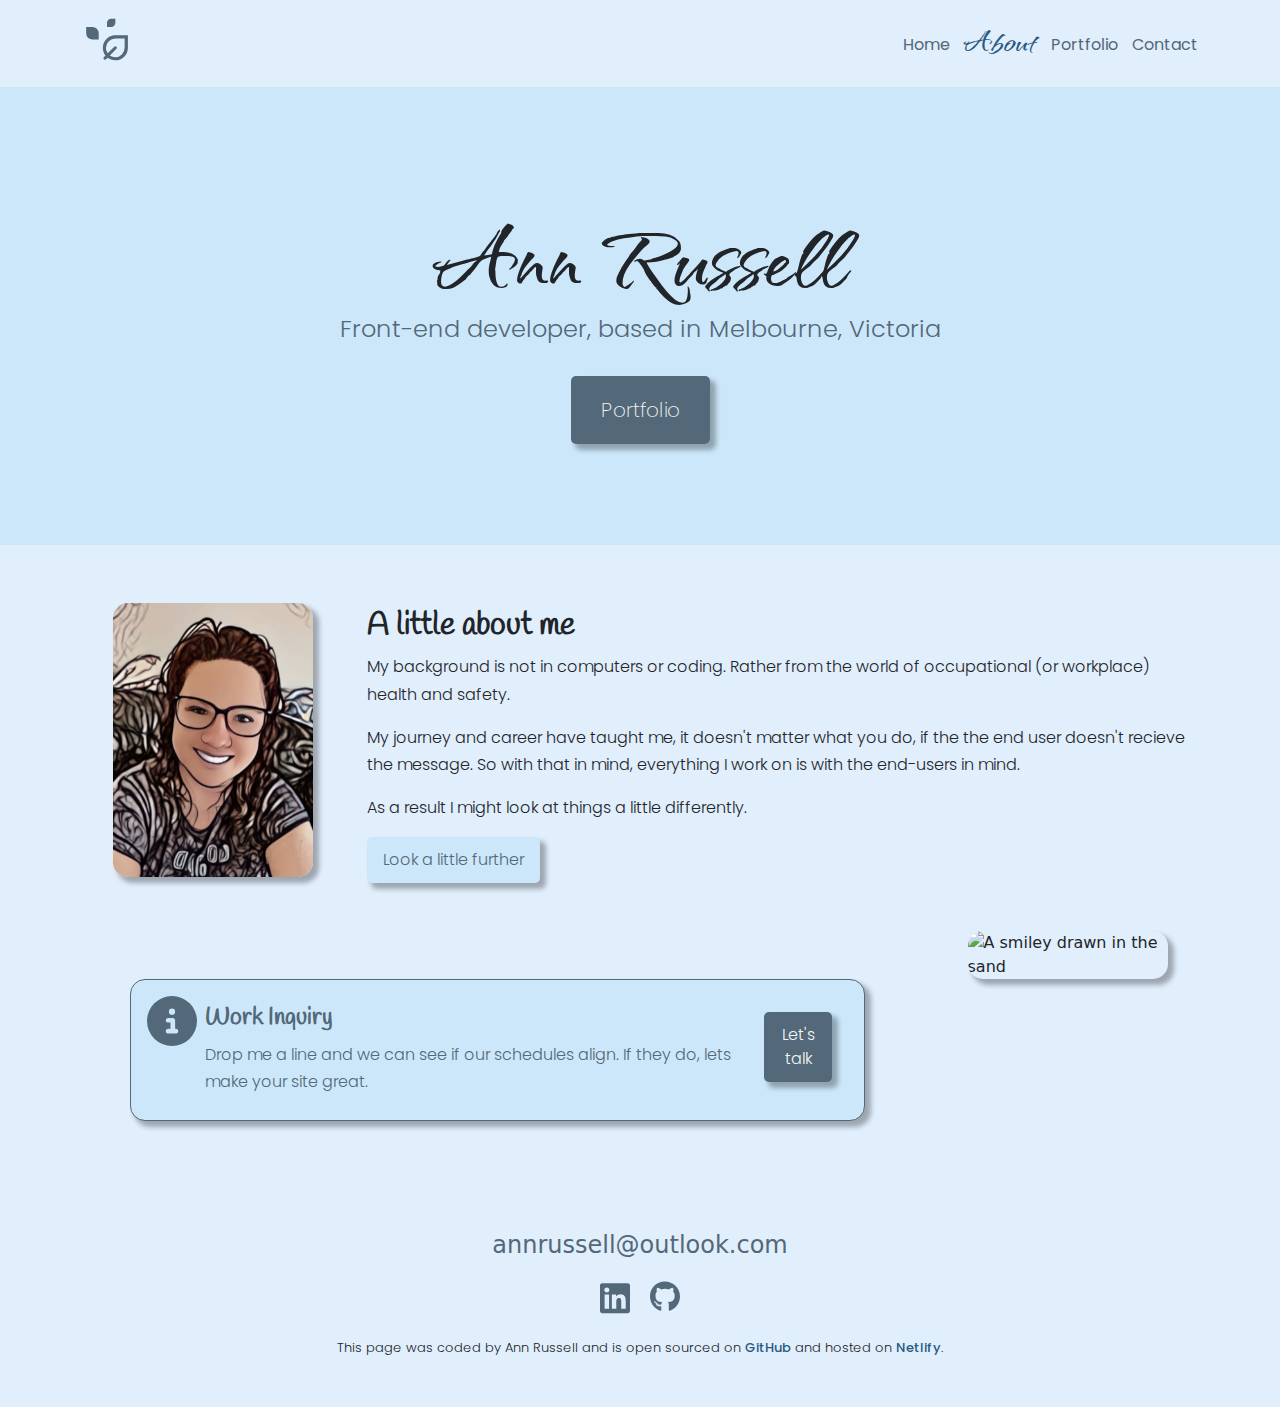
==== commit 0e1a613c: "Modified layout of 'About' page. Minor footer and a link updates." ====
--- a/about.html
+++ b/about.html
@@ -93,29 +93,16 @@
     <div class="about">
       <div class="container mt-5 mb-5">
         <div class="row">
-          <div class="col-md-4">
-            <div class="row mb-3">
-              <div class="col-12">
-                <img
-                  class="mx-auto d-block img-fluid img-centre"
-                  src="images/Me_avatar.JPG"
-                  alt="Ann Russell avatar"
-                />
-              </div>
-            </div>
-            <div class="row">
-              <div class="col-12">
-                <img
-                  class="mx-auto d-none d-lg-block img-fluid img-centre"
-                  src="images/Smiley.jpg"
-                  alt="A smiley drawn in the sand"
-                />
-              </div>
-            </div>
-          </div>
-          <div class="col">
+          <div class="col-md-3 mb-3">
+            <img
+              class="mx-auto d-block img-fluid img-centre"
+              src="images/Me_avatar.JPG"
+              alt="Ann Russell avatar"
+            />
+          </div>
+          <div class="col-md-9">
             <div>
-              <h2>A little about me</h2>
+              <h2 class="mt-1">A little about me</h2>
               <p>
                 My background is not in computers or coding. Rather from the
                 world of occupational (or workplace) health and safety.
@@ -127,45 +114,60 @@
                 mind.
               </p>
               <p>As a result I might look at things a little differently.</p>
-              <a class="btn btn-launch mb-5" href="/portfolio.html"
+              <a
+                class="btn btn-launch mb-5"
+                href="/portfolio.html"
+                title="Take a look at some of my works"
                 >Look a little further</a
               >
             </div>
           </div>
-        </div>
-      </div>
-    </div>
-    <div class="d-flex justify-content-center">
-      <div
-        class="inquiry d-flex justify-content-between d-none d-md-flex m-5 p-3"
-      >
-        <div>
-          <svg
-            xmlns="http://www.w3.org/2000/svg"
-            class="svg-icons"
-            viewBox="0 0 512 512"
-          >
-            <!--!Font Awesome Free 6.6.0 by @fontawesome - https://fontawesome.com License - https://fontawesome.com/license/free Copyright 2024 Fonticons, Inc.-->
-            <path
-              fill="var(--secondary-branding-color)"
-              d="M256 512A256 256 0 1 0 256 0a256 256 0 1 0 0 512zM216 336l24 0 0-64-24 0c-13.3 0-24-10.7-24-24s10.7-24 24-24l48 0c13.3 0 24 10.7 24 24l0 88 8 0c13.3 0 24 10.7 24 24s-10.7 24-24 24l-80 0c-13.3 0-24-10.7-24-24s10.7-24 24-24zm40-208a32 32 0 1 1 0 64 32 32 0 1 1 0-64z"
-            />
-          </svg>
-        </div>
-        <div>
-          <h4 class="m-2">Work Inquiry</h4>
-          <p class="m-2">
-            Drop me a line and we can see if our schedules align. If they do,
-            lets make your site great.
-          </p>
-        </div>
-        <div>
-          <a
-            class="btn btn-inquiry m-3"
-            href="/contact.html"
-            title="Contact me option page"
-            >Let's talk</a
-          >
+
+          <div class="col-md-9">
+            <div class="d-flex justify-content-center">
+              <div
+                class="inquiry d-flex justify-content-between d-none d-lg-flex m-5 p-3"
+              >
+                <div>
+                  <svg
+                    xmlns="http://www.w3.org/2000/svg"
+                    class="svg-icons"
+                    viewBox="0 0 512 512"
+                  >
+                    <!--!Font Awesome Free 6.6.0 by @fontawesome - https://fontawesome.com License - https://fontawesome.com/license/free Copyright 2024 Fonticons, Inc.-->
+                    <path
+                      fill="var(--secondary-branding-color)"
+                      d="M256 512A256 256 0 1 0 256 0a256 256 0 1 0 0 512zM216 336l24 0 0-64-24 0c-13.3 0-24-10.7-24-24s10.7-24 24-24l48 0c13.3 0 24 10.7 24 24l0 88 8 0c13.3 0 24 10.7 24 24s-10.7 24-24 24l-80 0c-13.3 0-24-10.7-24-24s10.7-24 24-24zm40-208a32 32 0 1 1 0 64 32 32 0 1 1 0-64z"
+                    />
+                  </svg>
+                </div>
+                <div>
+                  <h4 class="m-2">Work Inquiry</h4>
+                  <p class="m-2">
+                    Drop me a line and we can see if our schedules align. If
+                    they do, lets make your site great.
+                  </p>
+                </div>
+                <div>
+                  <a
+                    class="btn btn-inquiry m-3"
+                    href="/contact.html"
+                    title="Jump to Ann's contact options"
+                    >Let's talk</a
+                  >
+                </div>
+              </div>
+            </div>
+          </div>
+          <div class="col-md-3">
+            <div>
+              <img
+                class="mx-auto d-none d-lg-block img-fluid img-centre"
+                src="images/Smiley.jpg"
+                alt="A smiley drawn in the sand"
+              />
+            </div>
+          </div>
         </div>
       </div>
     </div>
@@ -210,13 +212,19 @@
           </a>
         </div>
         <div>
-          <p class="text-center mt-3 mb-3">
-            This page was coded by Ann Russell and is
+          <p class="text-center mt-3 mb-5">
+            This page was coded by Ann Russell and is open sourced on
             <a
               href="https://github.com/Anneth6/my_portfolio"
               title="Link to GitHub files"
-              >open sourced</a
+              >GitHub</a
             >
+            and hosted on
+            <a
+              href="https://app.netlify.com/teams/anneth6/sites"
+              title="Link to Netlify profile"
+              >Netlify</a
+            >.
           </p>
         </div>
       </footer>
--- a/styles/style.css
+++ b/styles/style.css
@@ -240,6 +240,7 @@
   border: 1px solid #536878;
   border-radius: 15px;
   background-color: var(--branding-color);
+  box-shadow: var(--btn-box-shadow);
 }
 
 .inquiry-details {
